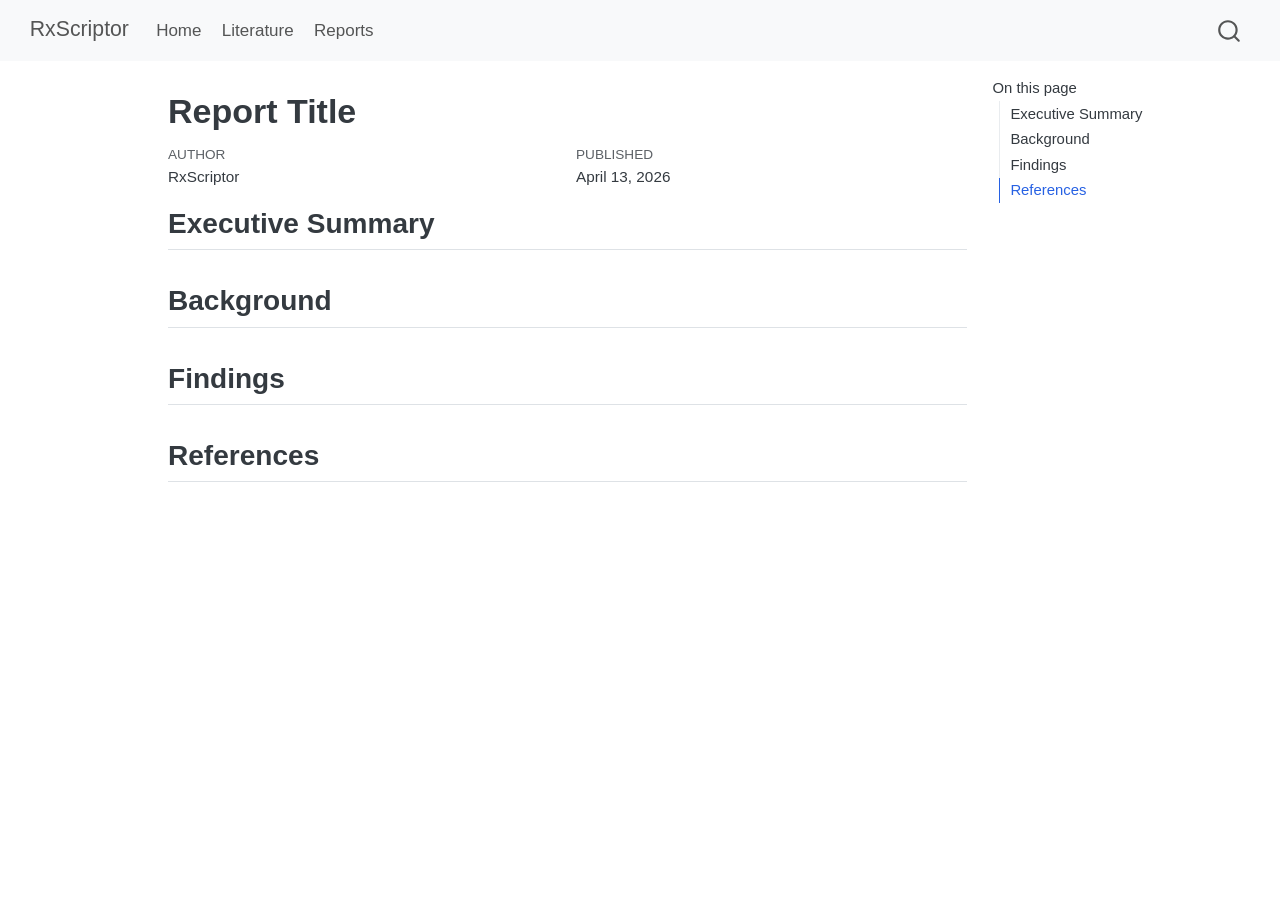
==== modules/briefing/templates/report.html @ bb84ea3a "deploy: ef734d1658ca84f0356cd558683f103e8b416076" ====
<!DOCTYPE html>
<html xmlns="http://www.w3.org/1999/xhtml" lang="en" xml:lang="en"><head>

<meta charset="utf-8">
<meta name="generator" content="quarto-1.9.37">

<meta name="viewport" content="width=device-width, initial-scale=1.0, user-scalable=yes">

<meta name="author" content="RxScriptor">
<meta name="dcterms.date" content="2026-04-13">

<title>Report Title – RxScriptor</title>
<style>
/* Default styles provided by pandoc.
** See https://pandoc.org/MANUAL.html#variables-for-html for config info.
*/
code{white-space: pre-wrap;}
span.smallcaps{font-variant: small-caps;}
div.columns{display: flex; gap: min(4vw, 1.5em);}
div.column{flex: auto; overflow-x: auto;}
div.hanging-indent{margin-left: 1.5em; text-indent: -1.5em;}
ul.task-list{list-style: none;}
ul.task-list li input[type="checkbox"] {
  width: 0.8em;
  margin: 0 0.8em 0.2em -1em; /* quarto-specific, see https://github.com/quarto-dev/quarto-cli/issues/4556 */ 
  vertical-align: middle;
}
</style>


<script src="../../../site_libs/quarto-nav/quarto-nav.js"></script>
<script src="../../../site_libs/quarto-nav/headroom.min.js"></script>
<script src="../../../site_libs/clipboard/clipboard.min.js"></script>
<script src="../../../site_libs/quarto-search/autocomplete.umd.js"></script>
<script src="../../../site_libs/quarto-search/fuse.min.js"></script>
<script src="../../../site_libs/quarto-search/quarto-search.js"></script>
<meta name="quarto:offset" content="../../../">
<script src="../../../site_libs/quarto-html/quarto.js" type="module"></script>
<script src="../../../site_libs/quarto-html/tabsets/tabsets.js" type="module"></script>
<script src="../../../site_libs/quarto-html/popper.min.js"></script>
<script src="../../../site_libs/quarto-html/tippy.umd.min.js"></script>
<script src="../../../site_libs/quarto-html/anchor.min.js"></script>
<link href="../../../site_libs/quarto-html/tippy.css" rel="stylesheet">
<link href="../../../site_libs/quarto-html/quarto-syntax-highlighting-7f8f88aac4f3542376d5c11b86a4c14d.css" rel="stylesheet" id="quarto-text-highlighting-styles">
<script src="../../../site_libs/bootstrap/bootstrap.min.js"></script>
<link href="../../../site_libs/bootstrap/bootstrap-icons.css" rel="stylesheet">
<link href="../../../site_libs/bootstrap/bootstrap-4897d45d2f75ed4f519693be625836c5.min.css" rel="stylesheet" append-hash="true" id="quarto-bootstrap" data-mode="light">
<script id="quarto-search-options" type="application/json">{
  "location": "navbar",
  "copy-button": false,
  "collapse-after": 3,
  "panel-placement": "end",
  "type": "overlay",
  "limit": 50,
  "keyboard-shortcut": [
    "f",
    "/",
    "s"
  ],
  "show-item-context": false,
  "language": {
    "search-no-results-text": "No results",
    "search-matching-documents-text": "matching documents",
    "search-copy-link-title": "Copy link to search",
    "search-hide-matches-text": "Hide additional matches",
    "search-more-match-text": "more match in this document",
    "search-more-matches-text": "more matches in this document",
    "search-clear-button-title": "Clear",
    "search-text-placeholder": "",
    "search-detached-cancel-button-title": "Cancel",
    "search-submit-button-title": "Submit",
    "search-label": "Search"
  }
}</script>


<link rel="stylesheet" href="../../../assets/css/styles.css">
</head>

<body class="nav-fixed quarto-light">

<div id="quarto-search-results"></div>
  <header id="quarto-header" class="headroom fixed-top">
    <nav class="navbar navbar-expand-lg " data-bs-theme="dark">
      <div class="navbar-container container-fluid">
      <div class="navbar-brand-container mx-auto">
    <a class="navbar-brand" href="../../../index.html">
    <span class="navbar-title">RxScriptor</span>
    </a>
  </div>
            <div id="quarto-search" class="" title="Search"></div>
          <button class="navbar-toggler" type="button" data-bs-toggle="collapse" data-bs-target="#navbarCollapse" aria-controls="navbarCollapse" role="menu" aria-expanded="false" aria-label="Toggle navigation" onclick="if (window.quartoToggleHeadroom) { window.quartoToggleHeadroom(); }">
  <span class="navbar-toggler-icon"></span>
</button>
          <div class="collapse navbar-collapse" id="navbarCollapse">
            <ul class="navbar-nav navbar-nav-scroll me-auto">
  <li class="nav-item">
    <a class="nav-link" href="../../../index.html"> 
<span class="menu-text">Home</span></a>
  </li>  
  <li class="nav-item">
    <a class="nav-link" href="../../../modules/literature/summaries/"> 
<span class="menu-text">Literature</span></a>
  </li>  
  <li class="nav-item">
    <a class="nav-link" href="../../../modules/briefing/reports/"> 
<span class="menu-text">Reports</span></a>
  </li>  
</ul>
          </div> <!-- /navcollapse -->
            <div class="quarto-navbar-tools">
</div>
      </div> <!-- /container-fluid -->
    </nav>
</header>
<!-- content -->
<div id="quarto-content" class="quarto-container page-columns page-rows-contents page-layout-article page-navbar">
<!-- sidebar -->
<!-- margin-sidebar -->
    <div id="quarto-margin-sidebar" class="sidebar margin-sidebar">
        <nav id="TOC" role="doc-toc" class="toc-active">
    <h2 id="toc-title">On this page</h2>
   
  <ul>
  <li><a href="#executive-summary" id="toc-executive-summary" class="nav-link active" data-scroll-target="#executive-summary">Executive Summary</a></li>
  <li><a href="#background" id="toc-background" class="nav-link" data-scroll-target="#background">Background</a></li>
  <li><a href="#findings" id="toc-findings" class="nav-link" data-scroll-target="#findings">Findings</a></li>
  <li><a href="#references" id="toc-references" class="nav-link" data-scroll-target="#references">References</a></li>
  </ul>
</nav>
    </div>
<!-- main -->
<main class="content" id="quarto-document-content">

<header id="title-block-header" class="quarto-title-block default">
<div class="quarto-title">
<h1 class="title">Report Title</h1>
</div>



<div class="quarto-title-meta">

    <div>
    <div class="quarto-title-meta-heading">Author</div>
    <div class="quarto-title-meta-contents">
             <p>RxScriptor </p>
          </div>
  </div>
    
    <div>
    <div class="quarto-title-meta-heading">Published</div>
    <div class="quarto-title-meta-contents">
      <p class="date">April 13, 2026</p>
    </div>
  </div>
  
    
  </div>
  


</header>


<section id="executive-summary" class="level2">
<h2 class="anchored" data-anchor-id="executive-summary">Executive Summary</h2>
</section>
<section id="background" class="level2">
<h2 class="anchored" data-anchor-id="background">Background</h2>
</section>
<section id="findings" class="level2">
<h2 class="anchored" data-anchor-id="findings">Findings</h2>
</section>
<section id="references" class="level2">
<h2 class="anchored" data-anchor-id="references">References</h2>


</section>

</main> <!-- /main -->
<script id="quarto-html-after-body" type="application/javascript">
  window.document.addEventListener("DOMContentLoaded", function (event) {
    const icon = "";
    const anchorJS = new window.AnchorJS();
    anchorJS.options = {
      placement: 'right',
      icon: icon
    };
    anchorJS.add('.anchored');
    const isCodeAnnotation = (el) => {
      for (const clz of el.classList) {
        if (clz.startsWith('code-annotation-')) {                     
          return true;
        }
      }
      return false;
    }
    const onCopySuccess = function(e) {
      // button target
      const button = e.trigger;
      // don't keep focus
      button.blur();
      // flash "checked"
      button.classList.add('code-copy-button-checked');
      var currentTitle = button.getAttribute("title");
      button.setAttribute("title", "Copied!");
      let tooltip;
      if (window.bootstrap) {
        button.setAttribute("data-bs-toggle", "tooltip");
        button.setAttribute("data-bs-placement", "left");
        button.setAttribute("data-bs-title", "Copied!");
        tooltip = new bootstrap.Tooltip(button, 
          { trigger: "manual", 
            customClass: "code-copy-button-tooltip",
            offset: [0, -8]});
        tooltip.show();    
      }
      setTimeout(function() {
        if (tooltip) {
          tooltip.hide();
          button.removeAttribute("data-bs-title");
          button.removeAttribute("data-bs-toggle");
          button.removeAttribute("data-bs-placement");
        }
        button.setAttribute("title", currentTitle);
        button.classList.remove('code-copy-button-checked');
      }, 1000);
      // clear code selection
      e.clearSelection();
    }
    const getTextToCopy = function(trigger) {
      const outerScaffold = trigger.parentElement.cloneNode(true);
      const codeEl = outerScaffold.querySelector('code');
      for (const childEl of codeEl.children) {
        if (isCodeAnnotation(childEl)) {
          childEl.remove();
        }
      }
      return codeEl.innerText;
    }
    const clipboard = new window.ClipboardJS('.code-copy-button:not([data-in-quarto-modal])', {
      text: getTextToCopy
    });
    clipboard.on('success', onCopySuccess);
    if (window.document.getElementById('quarto-embedded-source-code-modal')) {
      const clipboardModal = new window.ClipboardJS('.code-copy-button[data-in-quarto-modal]', {
        text: getTextToCopy,
        container: window.document.getElementById('quarto-embedded-source-code-modal')
      });
      clipboardModal.on('success', onCopySuccess);
    }
      var localhostRegex = new RegExp(/^(?:http|https):\/\/localhost\:?[0-9]*\//);
      var mailtoRegex = new RegExp(/^mailto:/);
        var filterRegex = new RegExp('/' + window.location.host + '/');
      var isInternal = (href) => {
          return filterRegex.test(href) || localhostRegex.test(href) || mailtoRegex.test(href);
      }
      // Inspect non-navigation links and adorn them if external
     var links = window.document.querySelectorAll('a[href]:not(.nav-link):not(.navbar-brand):not(.toc-action):not(.sidebar-link):not(.sidebar-item-toggle):not(.pagination-link):not(.no-external):not([aria-hidden]):not(.dropdown-item):not(.quarto-navigation-tool):not(.about-link)');
      for (var i=0; i<links.length; i++) {
        const link = links[i];
        if (!isInternal(link.href)) {
          // undo the damage that might have been done by quarto-nav.js in the case of
          // links that we want to consider external
          if (link.dataset.originalHref !== undefined) {
            link.href = link.dataset.originalHref;
          }
        }
      }
    function tippyHover(el, contentFn, onTriggerFn, onUntriggerFn) {
      const config = {
        allowHTML: true,
        maxWidth: 500,
        delay: 100,
        arrow: false,
        appendTo: function(el) {
            return el.parentElement;
        },
        interactive: true,
        interactiveBorder: 10,
        theme: 'quarto',
        placement: 'bottom-start',
      };
      if (contentFn) {
        config.content = contentFn;
      }
      if (onTriggerFn) {
        config.onTrigger = onTriggerFn;
      }
      if (onUntriggerFn) {
        config.onUntrigger = onUntriggerFn;
      }
      window.tippy(el, config); 
    }
    const noterefs = window.document.querySelectorAll('a[role="doc-noteref"]');
    for (var i=0; i<noterefs.length; i++) {
      const ref = noterefs[i];
      tippyHover(ref, function() {
        // use id or data attribute instead here
        let href = ref.getAttribute('data-footnote-href') || ref.getAttribute('href');
        try { href = new URL(href).hash; } catch {}
        const id = href.replace(/^#\/?/, "");
        const note = window.document.getElementById(id);
        if (note) {
          return note.innerHTML;
        } else {
          return "";
        }
      });
    }
    const xrefs = window.document.querySelectorAll('a.quarto-xref');
    const processXRef = (id, note) => {
      // Strip column container classes
      const stripColumnClz = (el) => {
        el.classList.remove("page-full", "page-columns");
        if (el.children) {
          for (const child of el.children) {
            stripColumnClz(child);
          }
        }
      }
      stripColumnClz(note)
      if (id === null || id.startsWith('sec-')) {
        // Special case sections, only their first couple elements
        const container = document.createElement("div");
        if (note.children && note.children.length > 2) {
          container.appendChild(note.children[0].cloneNode(true));
          for (let i = 1; i < note.children.length; i++) {
            const child = note.children[i];
            if (child.tagName === "P" && child.innerText === "") {
              continue;
            } else {
              container.appendChild(child.cloneNode(true));
              break;
            }
          }
          if (window.Quarto?.typesetMath) {
            window.Quarto.typesetMath(container);
          }
          return container.innerHTML
        } else {
          if (window.Quarto?.typesetMath) {
            window.Quarto.typesetMath(note);
          }
          return note.innerHTML;
        }
      } else {
        // Remove any anchor links if they are present
        const anchorLink = note.querySelector('a.anchorjs-link');
        if (anchorLink) {
          anchorLink.remove();
        }
        if (window.Quarto?.typesetMath) {
          window.Quarto.typesetMath(note);
        }
        if (note.classList.contains("callout")) {
          return note.outerHTML;
        } else {
          return note.innerHTML;
        }
      }
    }
    for (var i=0; i<xrefs.length; i++) {
      const xref = xrefs[i];
      tippyHover(xref, undefined, function(instance) {
        instance.disable();
        let url = xref.getAttribute('href');
        let hash = undefined; 
        if (url.startsWith('#')) {
          hash = url;
        } else {
          try { hash = new URL(url).hash; } catch {}
        }
        if (hash) {
          const id = hash.replace(/^#\/?/, "");
          const note = window.document.getElementById(id);
          if (note !== null) {
            try {
              const html = processXRef(id, note.cloneNode(true));
              instance.setContent(html);
            } finally {
              instance.enable();
              instance.show();
            }
          } else {
            // See if we can fetch this
            fetch(url.split('#')[0])
            .then(res => res.text())
            .then(html => {
              const parser = new DOMParser();
              const htmlDoc = parser.parseFromString(html, "text/html");
              const note = htmlDoc.getElementById(id);
              if (note !== null) {
                const html = processXRef(id, note);
                instance.setContent(html);
              } 
            }).finally(() => {
              instance.enable();
              instance.show();
            });
          }
        } else {
          // See if we can fetch a full url (with no hash to target)
          // This is a special case and we should probably do some content thinning / targeting
          fetch(url)
          .then(res => res.text())
          .then(html => {
            const parser = new DOMParser();
            const htmlDoc = parser.parseFromString(html, "text/html");
            const note = htmlDoc.querySelector('main.content');
            if (note !== null) {
              // This should only happen for chapter cross references
              // (since there is no id in the URL)
              // remove the first header
              if (note.children.length > 0 && note.children[0].tagName === "HEADER") {
                note.children[0].remove();
              }
              const html = processXRef(null, note);
              instance.setContent(html);
            } 
          }).finally(() => {
            instance.enable();
            instance.show();
          });
        }
      }, function(instance) {
      });
    }
        let selectedAnnoteEl;
        const selectorForAnnotation = ( cell, annotation) => {
          let cellAttr = 'data-code-cell="' + cell + '"';
          let lineAttr = 'data-code-annotation="' +  annotation + '"';
          const selector = 'span[' + cellAttr + '][' + lineAttr + ']';
          return selector;
        }
        const selectCodeLines = (annoteEl) => {
          const doc = window.document;
          const targetCell = annoteEl.getAttribute("data-target-cell");
          const targetAnnotation = annoteEl.getAttribute("data-target-annotation");
          const annoteSpan = window.document.querySelector(selectorForAnnotation(targetCell, targetAnnotation));
          const lines = annoteSpan.getAttribute("data-code-lines").split(",");
          const lineIds = lines.map((line) => {
            return targetCell + "-" + line;
          })
          let top = null;
          let height = null;
          let parent = null;
          if (lineIds.length > 0) {
              //compute the position of the single el (top and bottom and make a div)
              const el = window.document.getElementById(lineIds[0]);
              top = el.offsetTop;
              height = el.offsetHeight;
              parent = el.parentElement.parentElement;
            if (lineIds.length > 1) {
              const lastEl = window.document.getElementById(lineIds[lineIds.length - 1]);
              const bottom = lastEl.offsetTop + lastEl.offsetHeight;
              height = bottom - top;
            }
            if (top !== null && height !== null && parent !== null) {
              // cook up a div (if necessary) and position it 
              let div = window.document.getElementById("code-annotation-line-highlight");
              if (div === null) {
                div = window.document.createElement("div");
                div.setAttribute("id", "code-annotation-line-highlight");
                div.style.position = 'absolute';
                parent.appendChild(div);
              }
              div.style.top = top - 2 + "px";
              div.style.height = height + 4 + "px";
              div.style.left = 0;
              let gutterDiv = window.document.getElementById("code-annotation-line-highlight-gutter");
              if (gutterDiv === null) {
                gutterDiv = window.document.createElement("div");
                gutterDiv.setAttribute("id", "code-annotation-line-highlight-gutter");
                gutterDiv.style.position = 'absolute';
                const codeCell = window.document.getElementById(targetCell);
                const gutter = codeCell.querySelector('.code-annotation-gutter');
                gutter.appendChild(gutterDiv);
              }
              gutterDiv.style.top = top - 2 + "px";
              gutterDiv.style.height = height + 4 + "px";
            }
            selectedAnnoteEl = annoteEl;
          }
        };
        const unselectCodeLines = () => {
          const elementsIds = ["code-annotation-line-highlight", "code-annotation-line-highlight-gutter"];
          elementsIds.forEach((elId) => {
            const div = window.document.getElementById(elId);
            if (div) {
              div.remove();
            }
          });
          selectedAnnoteEl = undefined;
        };
          // Handle positioning of the toggle
      window.addEventListener(
        "resize",
        throttle(() => {
          elRect = undefined;
          if (selectedAnnoteEl) {
            selectCodeLines(selectedAnnoteEl);
          }
        }, 10)
      );
      function throttle(fn, ms) {
      let throttle = false;
      let timer;
        return (...args) => {
          if(!throttle) { // first call gets through
              fn.apply(this, args);
              throttle = true;
          } else { // all the others get throttled
              if(timer) clearTimeout(timer); // cancel #2
              timer = setTimeout(() => {
                fn.apply(this, args);
                timer = throttle = false;
              }, ms);
          }
        };
      }
        // Attach click handler to the DT
        const annoteDls = window.document.querySelectorAll('dt[data-target-cell]');
        for (const annoteDlNode of annoteDls) {
          annoteDlNode.addEventListener('click', (event) => {
            const clickedEl = event.target;
            if (clickedEl !== selectedAnnoteEl) {
              unselectCodeLines();
              const activeEl = window.document.querySelector('dt[data-target-cell].code-annotation-active');
              if (activeEl) {
                activeEl.classList.remove('code-annotation-active');
              }
              selectCodeLines(clickedEl);
              clickedEl.classList.add('code-annotation-active');
            } else {
              // Unselect the line
              unselectCodeLines();
              clickedEl.classList.remove('code-annotation-active');
            }
          });
        }
    const findCites = (el) => {
      const parentEl = el.parentElement;
      if (parentEl) {
        const cites = parentEl.dataset.cites;
        if (cites) {
          return {
            el,
            cites: cites.split(' ')
          };
        } else {
          return findCites(el.parentElement)
        }
      } else {
        return undefined;
      }
    };
    var bibliorefs = window.document.querySelectorAll('a[role="doc-biblioref"]');
    for (var i=0; i<bibliorefs.length; i++) {
      const ref = bibliorefs[i];
      const citeInfo = findCites(ref);
      if (citeInfo) {
        tippyHover(citeInfo.el, function() {
          var popup = window.document.createElement('div');
          citeInfo.cites.forEach(function(cite) {
            var citeDiv = window.document.createElement('div');
            citeDiv.classList.add('hanging-indent');
            citeDiv.classList.add('csl-entry');
            var biblioDiv = window.document.getElementById('ref-' + cite);
            if (biblioDiv) {
              citeDiv.innerHTML = biblioDiv.innerHTML;
            }
            popup.appendChild(citeDiv);
          });
          return popup.innerHTML;
        });
      }
    }
  });
  </script>
</div> <!-- /content -->




</body></html>
---- site_libs/quarto-html/tippy.css ----
.tippy-box[data-animation=fade][data-state=hidden]{opacity:0}[data-tippy-root]{max-width:calc(100vw - 10px)}.tippy-box{position:relative;background-color:#333;color:#fff;border-radius:4px;font-size:14px;line-height:1.4;white-space:normal;outline:0;transition-property:transform,visibility,opacity}.tippy-box[data-placement^=top]>.tippy-arrow{bottom:0}.tippy-box[data-placement^=top]>.tippy-arrow:before{bottom:-7px;left:0;border-width:8px 8px 0;border-top-color:initial;transform-origin:center top}.tippy-box[data-placement^=bottom]>.tippy-arrow{top:0}.tippy-box[data-placement^=bottom]>.tippy-arrow:before{top:-7px;left:0;border-width:0 8px 8px;border-bottom-color:initial;transform-origin:center bottom}.tippy-box[data-placement^=left]>.tippy-arrow{right:0}.tippy-box[data-placement^=left]>.tippy-arrow:before{border-width:8px 0 8px 8px;border-left-color:initial;right:-7px;transform-origin:center left}.tippy-box[data-placement^=right]>.tippy-arrow{left:0}.tippy-box[data-placement^=right]>.tippy-arrow:before{left:-7px;border-width:8px 8px 8px 0;border-right-color:initial;transform-origin:center right}.tippy-box[data-inertia][data-state=visible]{transition-timing-function:cubic-bezier(.54,1.5,.38,1.11)}.tippy-arrow{width:16px;height:16px;color:#333}.tippy-arrow:before{content:"";position:absolute;border-color:transparent;border-style:solid}.tippy-content{position:relative;padding:5px 9px;z-index:1}
---- site_libs/quarto-html/quarto-syntax-highlighting-7f8f88aac4f3542376d5c11b86a4c14d.css ----
/* quarto syntax highlight colors */
:root {
  --quarto-hl-ot-color: #003B4F;
  --quarto-hl-at-color: #657422;
  --quarto-hl-ss-color: #20794D;
  --quarto-hl-an-color: #5E5E5E;
  --quarto-hl-fu-color: #4758AB;
  --quarto-hl-st-color: #20794D;
  --quarto-hl-cf-color: #003B4F;
  --quarto-hl-op-color: #5E5E5E;
  --quarto-hl-er-color: #AD0000;
  --quarto-hl-bn-color: #AD0000;
  --quarto-hl-al-color: #AD0000;
  --quarto-hl-va-color: #111111;
  --quarto-hl-bu-color: inherit;
  --quarto-hl-ex-color: inherit;
  --quarto-hl-pp-color: #AD0000;
  --quarto-hl-in-color: #5E5E5E;
  --quarto-hl-vs-color: #20794D;
  --quarto-hl-wa-color: #5E5E5E;
  --quarto-hl-do-color: #5E5E5E;
  --quarto-hl-im-color: #00769E;
  --quarto-hl-ch-color: #20794D;
  --quarto-hl-dt-color: #AD0000;
  --quarto-hl-fl-color: #AD0000;
  --quarto-hl-co-color: #5E5E5E;
  --quarto-hl-cv-color: #5E5E5E;
  --quarto-hl-cn-color: #8f5902;
  --quarto-hl-sc-color: #5E5E5E;
  --quarto-hl-dv-color: #AD0000;
  --quarto-hl-kw-color: #003B4F;
}

/* other quarto variables */
:root {
  --quarto-font-monospace: SFMono-Regular, Menlo, Monaco, Consolas, "Liberation Mono", "Courier New", monospace;
}

/* syntax highlight based on Pandoc's rules */
pre > code.sourceCode > span {
  color: #003B4F;
}

code.sourceCode > span {
  color: #003B4F;
}

div.sourceCode,
div.sourceCode pre.sourceCode {
  color: #003B4F;
}

/* Normal */
code span {
  color: #003B4F;
}

/* Alert */
code span.al {
  color: #AD0000;
  font-style: inherit;
}

/* Annotation */
code span.an {
  color: #5E5E5E;
  font-style: inherit;
}

/* Attribute */
code span.at {
  color: #657422;
  font-style: inherit;
}

/* BaseN */
code span.bn {
  color: #AD0000;
  font-style: inherit;
}

/* BuiltIn */
code span.bu {
  font-style: inherit;
}

/* ControlFlow */
code span.cf {
  color: #003B4F;
  font-weight: bold;
  font-style: inherit;
}

/* Char */
code span.ch {
  color: #20794D;
  font-style: inherit;
}

/* Constant */
code span.cn {
  color: #8f5902;
  font-style: inherit;
}

/* Comment */
code span.co {
  color: #5E5E5E;
  font-style: inherit;
}

/* CommentVar */
code span.cv {
  color: #5E5E5E;
  font-style: italic;
}

/* Documentation */
code span.do {
  color: #5E5E5E;
  font-style: italic;
}

/* DataType */
code span.dt {
  color: #AD0000;
  font-style: inherit;
}

/* DecVal */
code span.dv {
  color: #AD0000;
  font-style: inherit;
}

/* Error */
code span.er {
  color: #AD0000;
  font-style: inherit;
}

/* Extension */
code span.ex {
  font-style: inherit;
}

/* Float */
code span.fl {
  color: #AD0000;
  font-style: inherit;
}

/* Function */
code span.fu {
  color: #4758AB;
  font-style: inherit;
}

/* Import */
code span.im {
  color: #00769E;
  font-style: inherit;
}

/* Information */
code span.in {
  color: #5E5E5E;
  font-style: inherit;
}

/* Keyword */
code span.kw {
  color: #003B4F;
  font-weight: bold;
  font-style: inherit;
}

/* Operator */
code span.op {
  color: #5E5E5E;
  font-style: inherit;
}

/* Other */
code span.ot {
  color: #003B4F;
  font-style: inherit;
}

/* Preprocessor */
code span.pp {
  color: #AD0000;
  font-style: inherit;
}

/* SpecialChar */
code span.sc {
  color: #5E5E5E;
  font-style: inherit;
}

/* SpecialString */
code span.ss {
  color: #20794D;
  font-style: inherit;
}

/* String */
code span.st {
  color: #20794D;
  font-style: inherit;
}

/* Variable */
code span.va {
  color: #111111;
  font-style: inherit;
}

/* VerbatimString */
code span.vs {
  color: #20794D;
  font-style: inherit;
}

/* Warning */
code span.wa {
  color: #5E5E5E;
  font-style: italic;
}

.prevent-inlining {
  content: "</";
}

/*# sourceMappingURL=789ad8cd35626ba772517505b42a116e.css.map */
---- assets/css/styles.css ----
/* RxScriptor custom styles */
body {
  font-family: -apple-system, BlinkMacSystemFont, "Segoe UI", sans-serif;
}
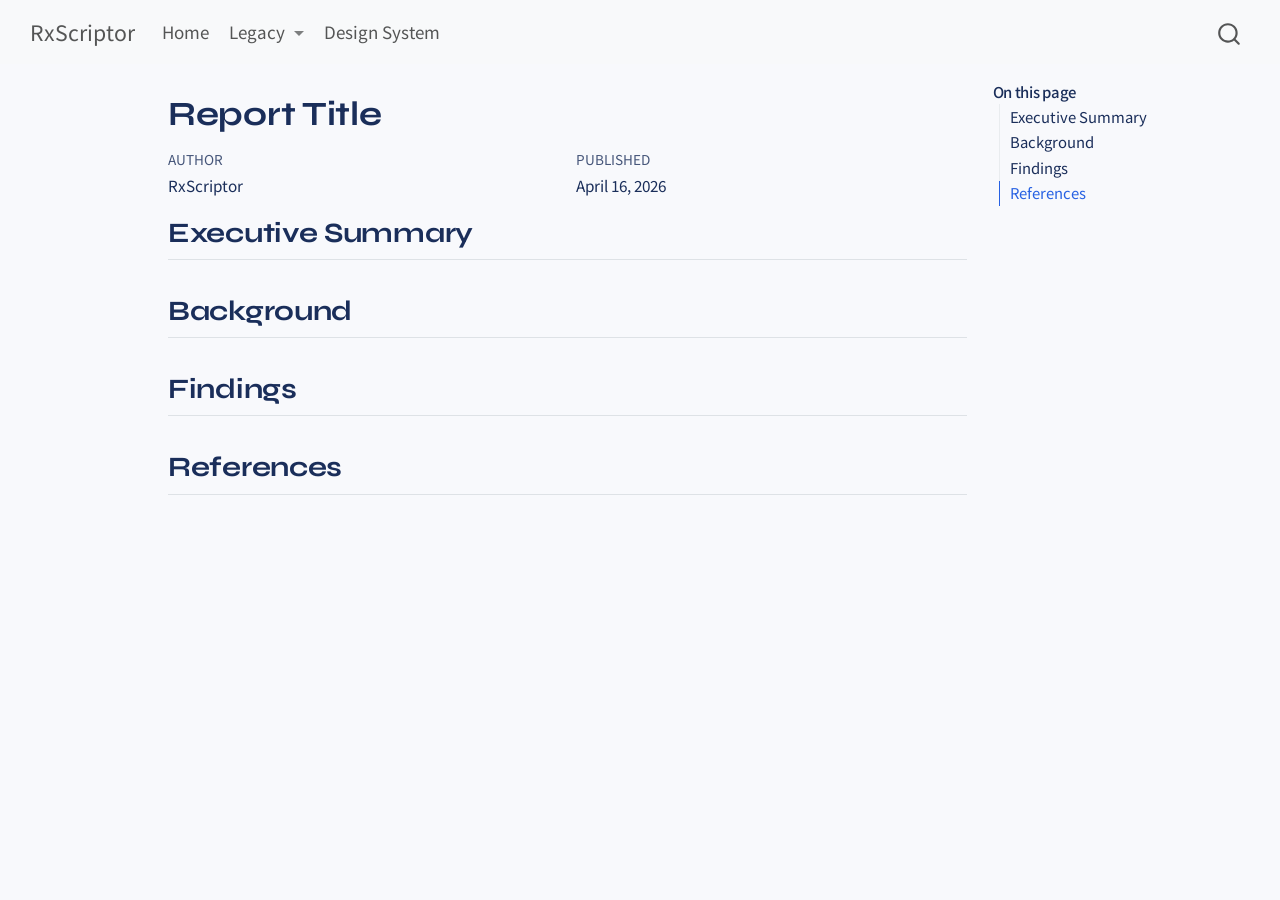
==== commit 036cfcf0: "deploy: a0cb5367f2f4164bcbc0ea823f277d10e663add1" ====
--- a/modules/briefing/templates/report.html
+++ b/modules/briefing/templates/report.html
@@ -7,7 +7,7 @@
 <meta name="viewport" content="width=device-width, initial-scale=1.0, user-scalable=yes">
 
 <meta name="author" content="RxScriptor">
-<meta name="dcterms.date" content="2026-04-13">
+<meta name="dcterms.date" content="2026-04-16">
 
 <title>Report Title – RxScriptor</title>
 <style>
@@ -74,6 +74,7 @@
 }</script>
 
 
+<link rel="stylesheet" href="../../../design-systems/rxscript/tokens/rxscript-tokens.css">
 <link rel="stylesheet" href="../../../assets/css/styles.css">
 </head>
 
@@ -98,13 +99,24 @@
     <a class="nav-link" href="../../../index.html"> 
 <span class="menu-text">Home</span></a>
   </li>  
+  <li class="nav-item dropdown ">
+    <a class="nav-link dropdown-toggle" href="#" id="nav-menu-legacy" role="link" data-bs-toggle="dropdown" aria-expanded="false">
+ <span class="menu-text">Legacy</span>
+    </a>
+    <ul class="dropdown-menu" aria-labelledby="nav-menu-legacy">    
+        <li>
+    <a class="dropdown-item" href="../../../projects/_legacy/literature/summaries/">
+ <span class="dropdown-text">Literature</span></a>
+  </li>  
+        <li>
+    <a class="dropdown-item" href="../../../projects/_legacy/briefing/reports/">
+ <span class="dropdown-text">Briefings</span></a>
+  </li>  
+    </ul>
+  </li>
   <li class="nav-item">
-    <a class="nav-link" href="../../../modules/literature/summaries/"> 
-<span class="menu-text">Literature</span></a>
-  </li>  
-  <li class="nav-item">
-    <a class="nav-link" href="../../../modules/briefing/reports/"> 
-<span class="menu-text">Reports</span></a>
+    <a class="nav-link" href="../../../design-systems/rxscript/docs/DESIGN-SYSTEM.html"> 
+<span class="menu-text">Design System</span></a>
   </li>  
 </ul>
           </div> <!-- /navcollapse -->
@@ -151,7 +163,7 @@
     <div>
     <div class="quarto-title-meta-heading">Published</div>
     <div class="quarto-title-meta-contents">
-      <p class="date">April 13, 2026</p>
+      <p class="date">April 16, 2026</p>
     </div>
   </div>
   
--- a/design-systems/rxscript/tokens/rxscript-tokens.css
+++ b/design-systems/rxscript/tokens/rxscript-tokens.css
@@ -0,0 +1,82 @@
+/* ==========================================================================
+   RxScript Design · v0.2 — Clinical White
+   Public design tokens for RxScriptor
+   Synced with rxscript-tokens.json (single source of truth).
+   Namespace: --rx-* (GCBP uses --gc-*).
+   ========================================================================== */
+
+@import url('https://fonts.googleapis.com/css2?family=Syne:wght@700;800&family=Crimson+Pro:ital,wght@1,400;1,600&family=DM+Mono:wght@300;400;500&family=Noto+Sans+KR:wght@300;400;500&display=swap');
+
+:root {
+  /* ---- Colors: Primary ---- */
+  --rx-primary:        #1A2E5A;  /* Deep Navy — Rx, titles, borders */
+  --rx-primary-light:  #2A3F6F;
+  --rx-accent:         #E8365D;  /* Scientific Red — Scriptor, CTA */
+  --rx-secondary:      #5B8DB8;  /* Steel Blue — sub-accents, tags */
+
+  /* ---- Colors: Neutral ---- */
+  --rx-ink:            #1A2E5A;  /* Body text (= Navy) */
+  --rx-ink-muted:      #828C9B;  /* Muted text (Steel Gray) */
+  --rx-surface:        #FFFFFF;
+  --rx-surface-alt:    #F8F9FC;  /* Off-white background */
+  --rx-surface-sunk:   #F0F1F7;  /* Sidebar / subtle fill */
+  --rx-border:         #DDE0ED;
+
+  /* ---- Colors: Dark variant (for banners) ---- */
+  --rx-dark-bg:        #0D1225;
+
+  /* ---- Colors: Semantic ---- */
+  --rx-success:        #1A7F37;
+  --rx-warning:        #9A6700;
+  --rx-danger:         #E8365D;
+  --rx-info:           #5B8DB8;
+
+  /* ---- Typography ---- */
+  --rx-font-wordmark-rx:       'Syne', sans-serif;
+  --rx-font-wordmark-scriptor: 'Crimson Pro', serif;
+  --rx-font-body:              'DM Mono', monospace;
+  --rx-font-korean:            'Noto Sans KR', sans-serif;
+  --rx-font-family: 'Noto Sans KR', 'DM Mono', system-ui, -apple-system, "Segoe UI", sans-serif;
+  --rx-font-mono:   'DM Mono', ui-monospace, "SF Mono", Menlo, Consolas, monospace;
+
+  --rx-fw-regular:   400;
+  --rx-fw-medium:    500;
+  --rx-fw-semibold:  600;
+  --rx-fw-bold:      700;
+  --rx-fw-extrabold: 800;
+
+  /* ---- Spacing ---- */
+  --rx-space-xs:  4px;
+  --rx-space-sm:  8px;
+  --rx-space-md:  12px;
+  --rx-space-lg:  24px;
+  --rx-space-xl:  48px;
+
+  /* ---- Border radius ---- */
+  --rx-radius-sm:   4px;
+  --rx-radius-md:   8px;
+  --rx-radius-lg:   12px;
+  --rx-radius-pill: 999px;
+}
+
+/* --------------------------------------------------------------------------
+   Base typography — Clinical White
+   -------------------------------------------------------------------------- */
+body {
+  font-family: var(--rx-font-family);
+  color: var(--rx-ink);
+  background: var(--rx-surface-alt);
+  line-height: 1.7;
+}
+
+h1, h2, h3, h4, h5, h6 {
+  font-family: var(--rx-font-wordmark-rx);
+  color: var(--rx-primary);
+  font-weight: var(--rx-fw-bold);
+  letter-spacing: -0.3px;
+}
+
+code, pre { font-family: var(--rx-font-mono); }
+
+a { color: var(--rx-accent); }
+a:hover { color: var(--rx-primary); }
--- a/assets/css/styles.css
+++ b/assets/css/styles.css
@@ -1,4 +1,10 @@
-/* RxScriptor custom styles */
+/* RxScriptor custom styles
+ *
+ * Design tokens are loaded via _quarto.yml (RxScript by default) and per-project
+ * _metadata.yml overrides (e.g. GCBP projects load gcbp-tokens.css). Keep this
+ * file for site-wide tweaks that apply regardless of design system.
+ */
+
 body {
-  font-family: -apple-system, BlinkMacSystemFont, "Segoe UI", sans-serif;
+  font-family: var(--rx-font-family, -apple-system, BlinkMacSystemFont, "Segoe UI", sans-serif);
 }
